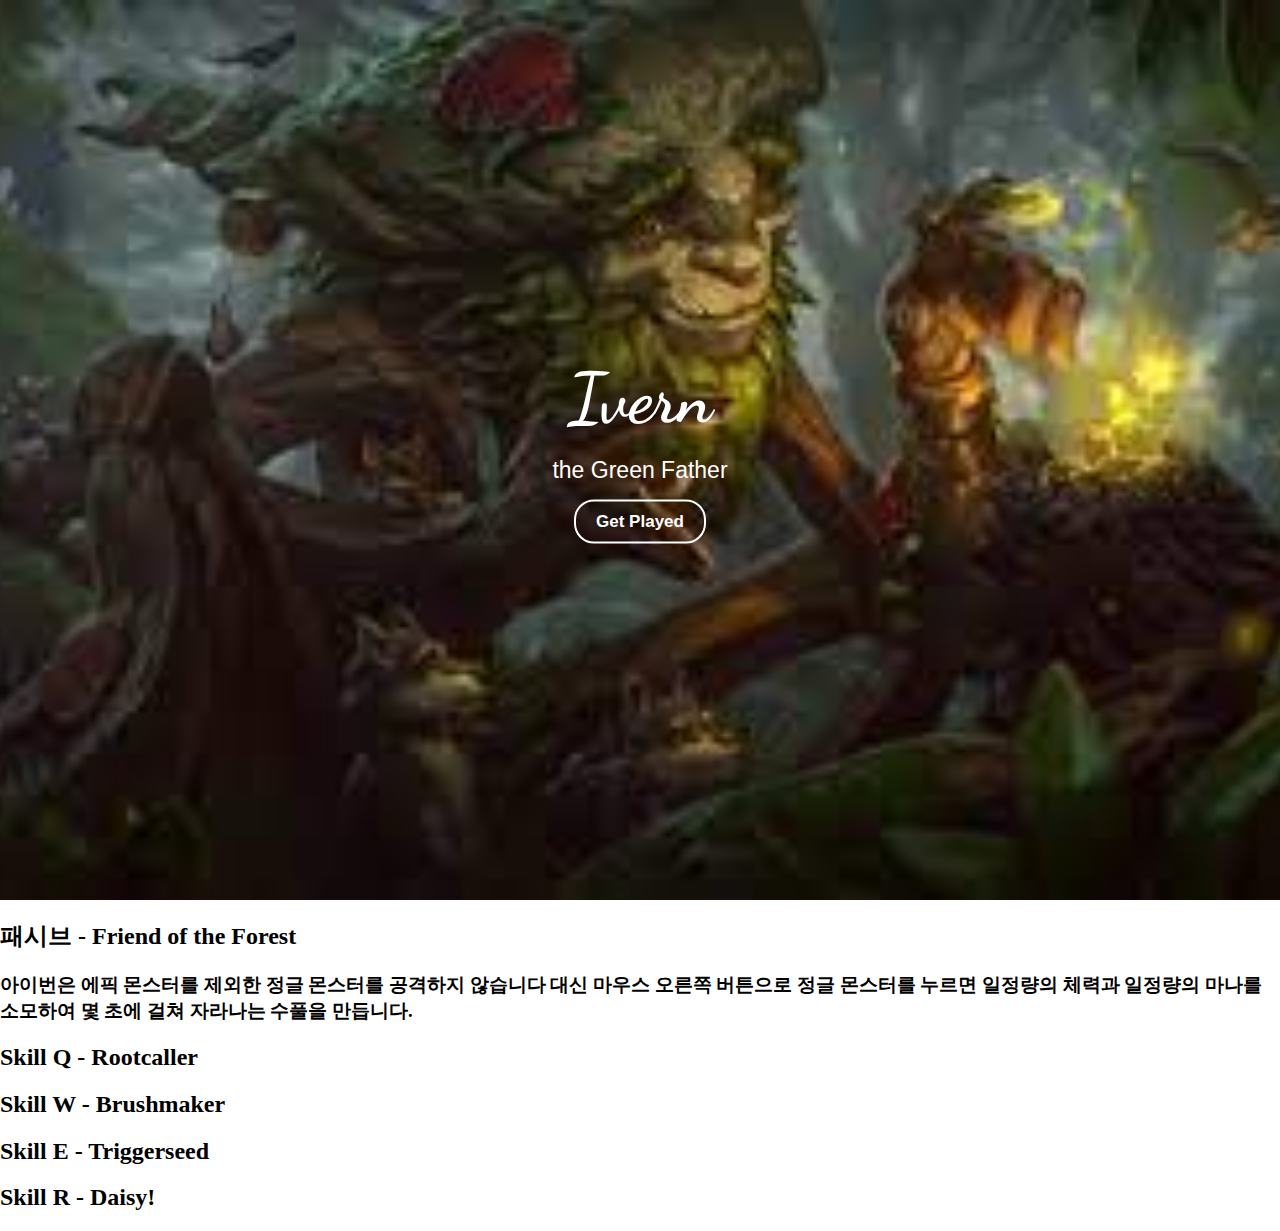
==== lol Ivern/practice.html @ 69d259b2 "Add lol Ivern" ====
<!DOCTYPE html>
<html>
    <head>
        <meta charset="utf-8">
        <title>Easy Full Screen Lading Page</title>
        <link href="https://fonts.googleapis.com/css2?family=Dancing+Script&display=swap" rel="stylesheet">
        <link href="practice.css" rel="stylesheet">
    </head>
    <body>
        <div id="main">
            <div id="contents">
                <h1>Ivern</h1>
                <p>the Green Father</p>
                <a href="#">Get Played</a>
            </div>
        </div>
    </body>
    <footer>
        <div id="skill">
            <div id="introduecing">
                <h2>패시브 - Friend of the Forest</h2>
                    <h3>아이번은 에픽 몬스터를 제외한 정글 몬스터를 공격하지 않습니다
                        대신 마우스 오른쪽 버튼으로 정글 몬스터를 누르면 일정량의 체력과 일정량의 마나를 소모하여
                        몇 초에 걸쳐 자라나는 수풀을 만듭니다.
                    </h3>
                <h2>Skill Q - Rootcaller</h2>
                <h2>Skill W - Brushmaker</h2>
                <h2>Skill E - Triggerseed</h2>
                <h2>Skill R - Daisy!</h2>
            </div>
        </div>
    </footer>
</html>
---- lol Ivern/practice.css ----
html, body {
    margin:0;
    padding: 0;
}

h1, p{
    margin: 0;
}

a{
    color: inherit;
    text-decoration: none;
}

#main{
    background: url([data-uri]) no-repeat;
    background-size: cover;
    background-position: top center;
    width: 100vw;
    height: 100vh;
    font-family: 'Questrial', sans-serif;
}

#contents{
    position: absolute;
    top: 50%;
    transform: translateY(-50%);
    width: 100%;
    color: white;
    text-align: center;
}

#contents h1{
    font-family: 'Dancing Script', cursive;
    font-size: 70px;
    margin-bottom: 16px;
}

#contents p{
    font-size: 23px;
    margin-bottom: 16px;
}

#contents a{
    display: inline-block;
    border: 2px solid white;
    border-radius: 20px;
    padding: 10px 20px;
    font-size: 17px;
    font-weight: bold;
}

#contents a:hover{
    background-color: lightgreen;
}

@media(max-width:769px){
    #contents h1{
        font-size: 50px;
    }
    
    #contents p{
        font-size: 20px;
    }

    #contents a{
        font-size: 14px;
    }
}

#contents h2{
    font-size: 20px;
}
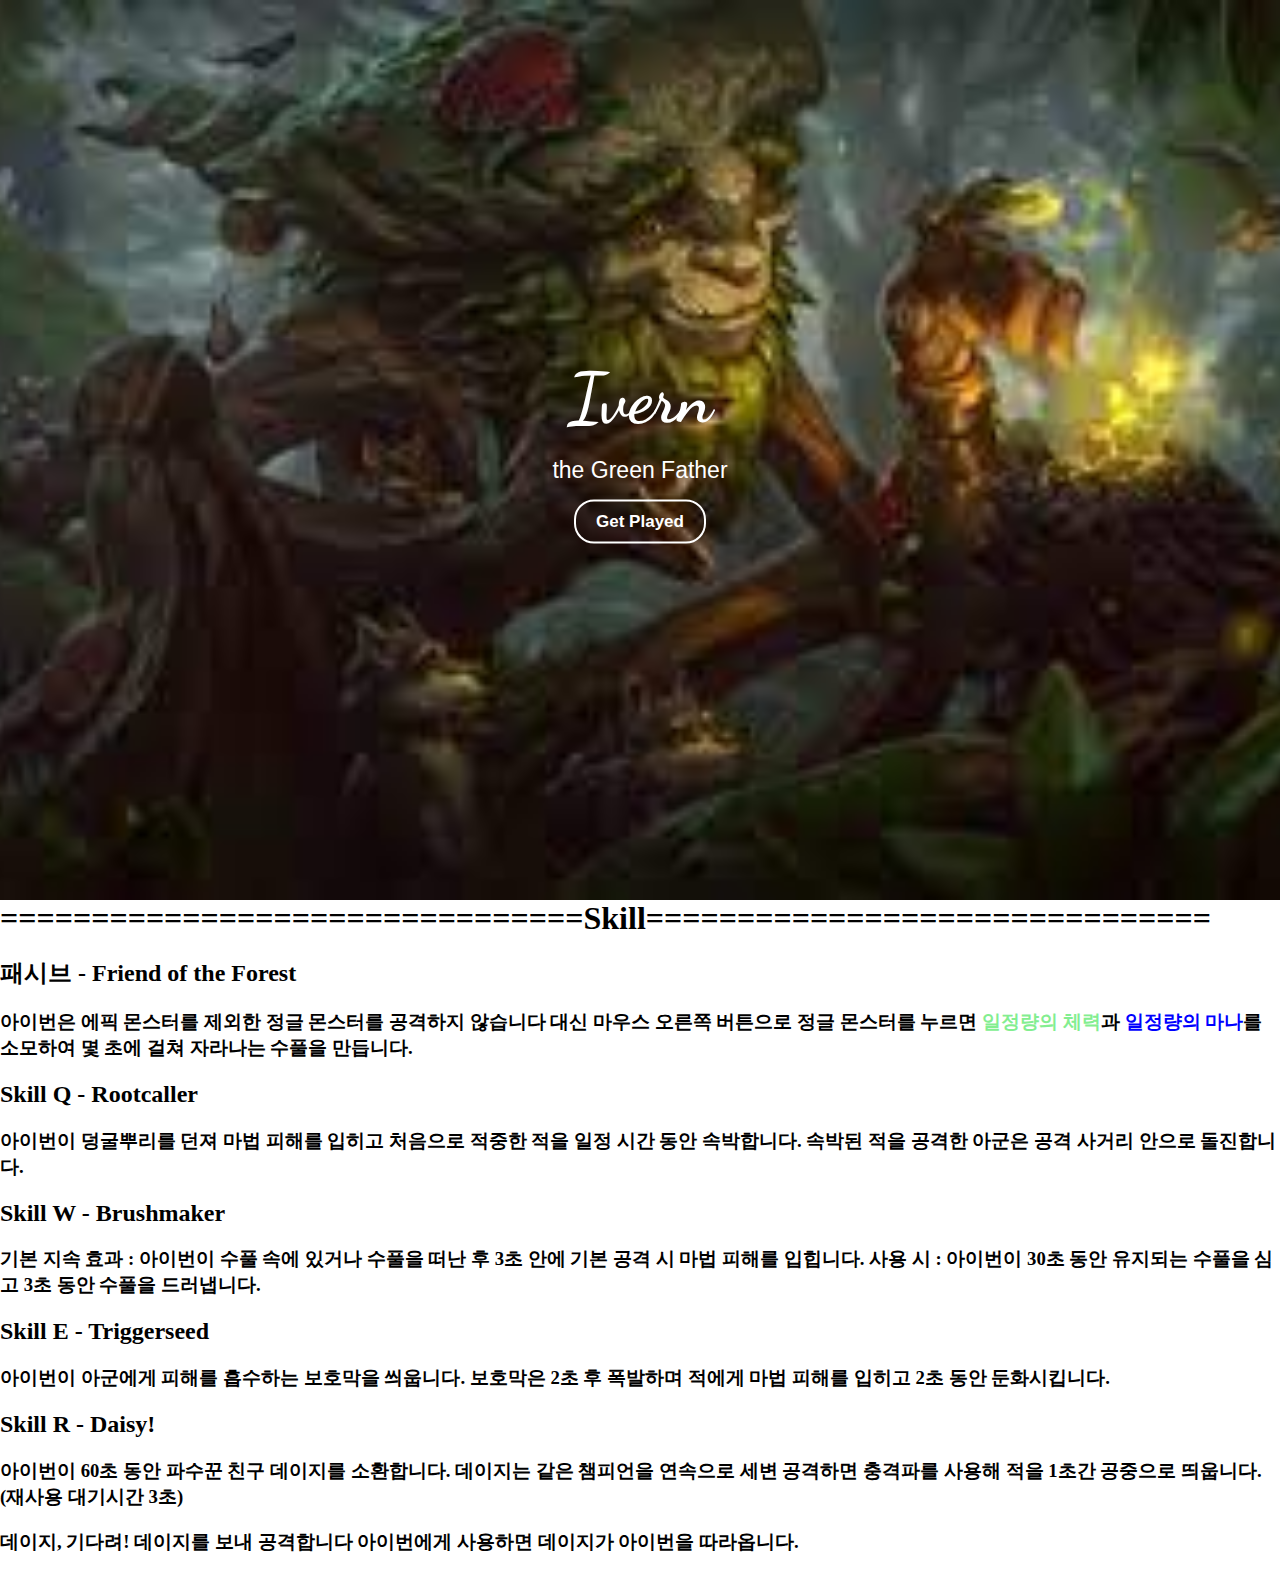
==== commit 3f59968a: "Fix lol Ivern Code 1" ====
--- a/lol Ivern/practice.html
+++ b/lol Ivern/practice.html
@@ -18,15 +18,33 @@
     <footer>
         <div id="skill">
             <div id="introduecing">
+                <h1>================================Skill===============================</h1>
                 <h2>패시브 - Friend of the Forest</h2>
                     <h3>아이번은 에픽 몬스터를 제외한 정글 몬스터를 공격하지 않습니다
-                        대신 마우스 오른쪽 버튼으로 정글 몬스터를 누르면 일정량의 체력과 일정량의 마나를 소모하여
+                        대신 마우스 오른쪽 버튼으로 정글 몬스터를 누르면 <span style="color: #83ee90;">일정량의 체력</span>과 <span style="color: blue;">일정량의 마나</span>를 소모하여
                         몇 초에 걸쳐 자라나는 수풀을 만듭니다.
                     </h3>
                 <h2>Skill Q - Rootcaller</h2>
+                    <h3>아이번이 덩굴뿌리를 던져 마법 피해를 입히고 처음으로 적중한
+                        적을 일정 시간 동안 속박합니다. 속박된 적을 공격한 아군은 공격
+                        사거리 안으로 돌진합니다.
+                    </h3>
                 <h2>Skill W - Brushmaker</h2>
+                    <h3>기본 지속 효과 : 아이번이 수풀 속에 있거나 수풀을 떠난 후 3초 안에 기본 공격 시 마법 피해를 입힙니다.
+                        사용 시 : 아이번이 30초 동안 유지되는 수풀을 심고 3초 동안 수풀을 드러냅니다.
+                    </h3>
                 <h2>Skill E - Triggerseed</h2>
+                    <h3>아이번이 아군에게 피해를 흡수하는 보호막을 씌웁니다. 보호막은 2초 후 폭발하며
+                        적에게 마법 피해를 입히고 2초 동안 둔화시킵니다.
+                    </h3>
                 <h2>Skill R - Daisy!</h2>
+                    <h3>
+                        아이번이 60초 동안 파수꾼 친구 데이지를 소환합니다. 데이지는 같은 챔피언을 연속으로 세변 공격하면
+                        충격파를 사용해 적을 1초간 공중으로 띄웁니다. (재사용 대기시간 3초)
+                        <h3>데이지, 기다려!
+                            데이지를 보내 공격합니다 아이번에게 사용하면 데이지가 아이번을 따라옵니다.
+                        </h3>
+                    </h3>
             </div>
         </div>
     </footer>
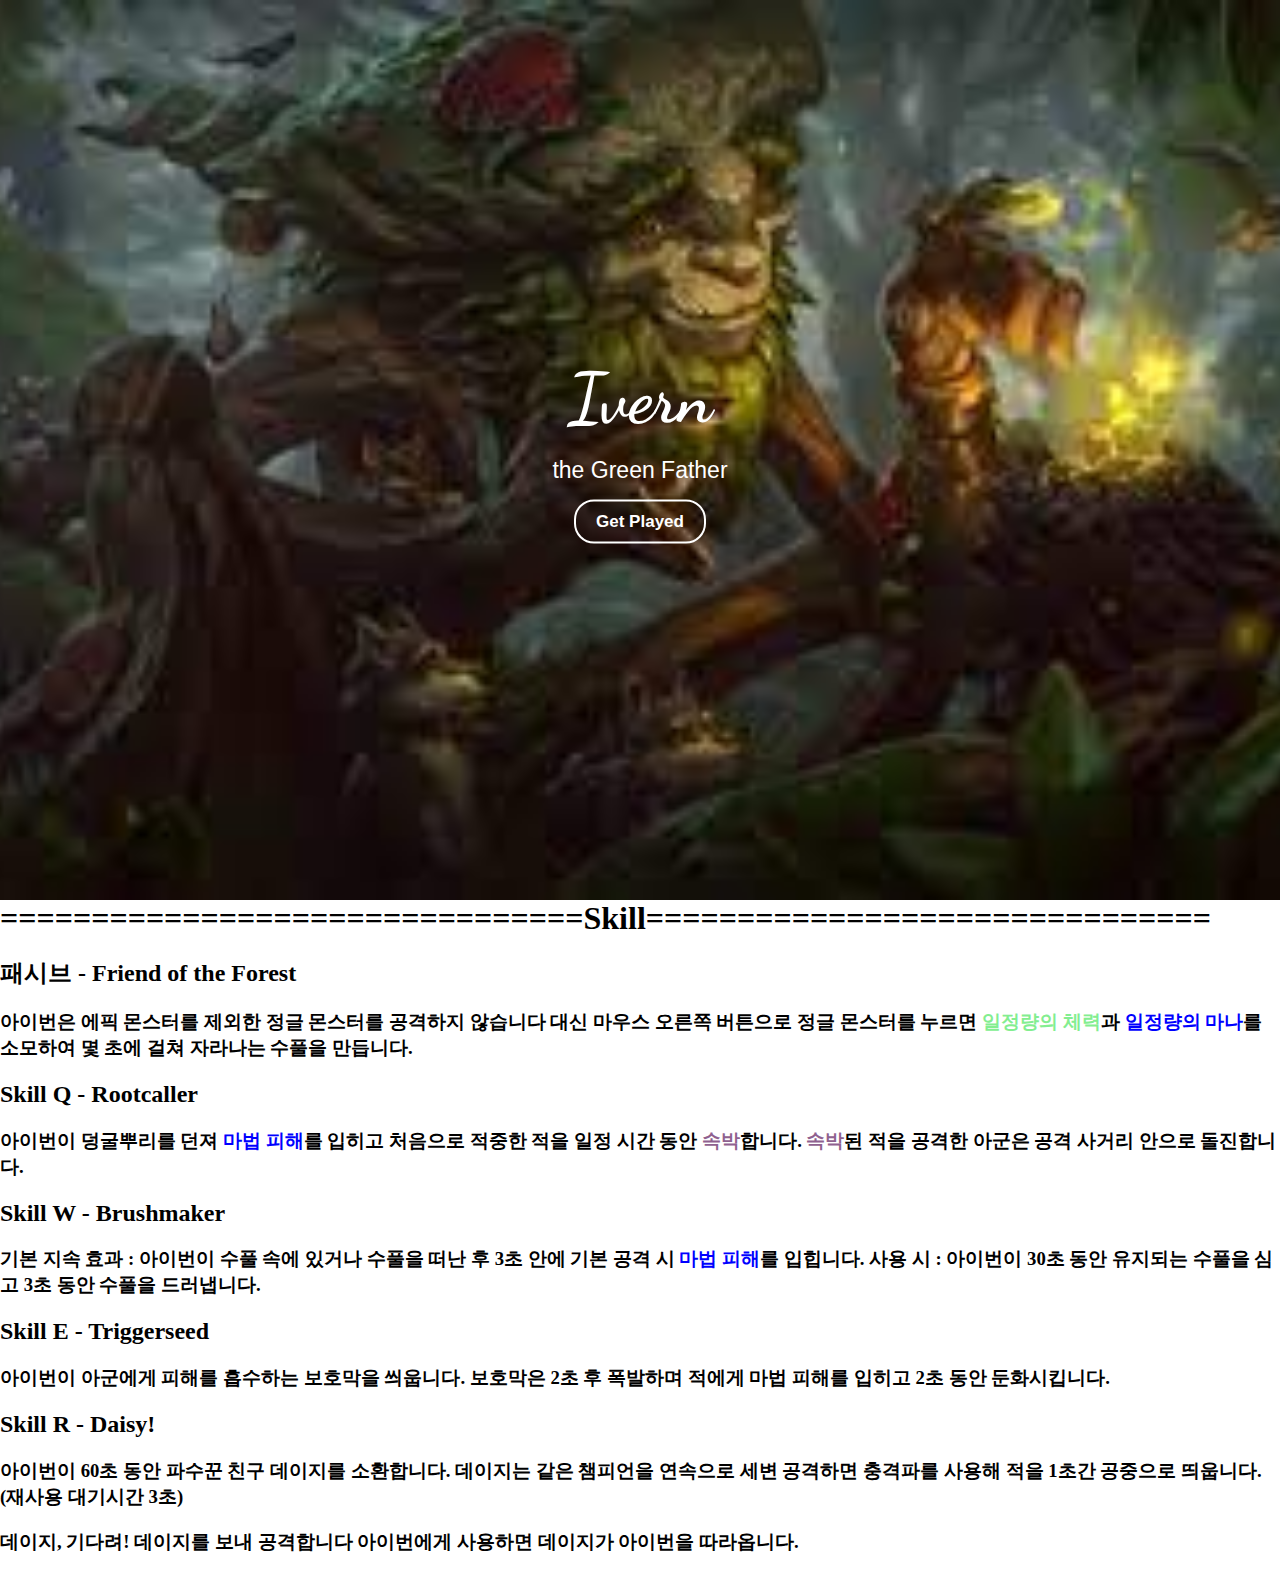
==== commit 3ddf8c60: "Fix lol Ivern  Code 2" ====
--- a/lol Ivern/practice.html
+++ b/lol Ivern/practice.html
@@ -25,12 +25,12 @@
                         몇 초에 걸쳐 자라나는 수풀을 만듭니다.
                     </h3>
                 <h2>Skill Q - Rootcaller</h2>
-                    <h3>아이번이 덩굴뿌리를 던져 마법 피해를 입히고 처음으로 적중한
-                        적을 일정 시간 동안 속박합니다. 속박된 적을 공격한 아군은 공격
+                    <h3>아이번이 덩굴뿌리를 던져 <span style="color: blue;">마법 피해</span>를 입히고 처음으로 적중한
+                        적을 일정 시간 동안 <span style="color: rgb(143, 97, 143);">속박</span>합니다. <span style="color: rgb(143, 97, 143);">속박</span>된 적을 공격한 아군은 공격
                         사거리 안으로 돌진합니다.
                     </h3>
                 <h2>Skill W - Brushmaker</h2>
-                    <h3>기본 지속 효과 : 아이번이 수풀 속에 있거나 수풀을 떠난 후 3초 안에 기본 공격 시 마법 피해를 입힙니다.
+                    <h3>기본 지속 효과 : 아이번이 수풀 속에 있거나 수풀을 떠난 후 3초 안에 기본 공격 시 <span style="color: blue;">마법 피해</span>를 입힙니다.
                         사용 시 : 아이번이 30초 동안 유지되는 수풀을 심고 3초 동안 수풀을 드러냅니다.
                     </h3>
                 <h2>Skill E - Triggerseed</h2>
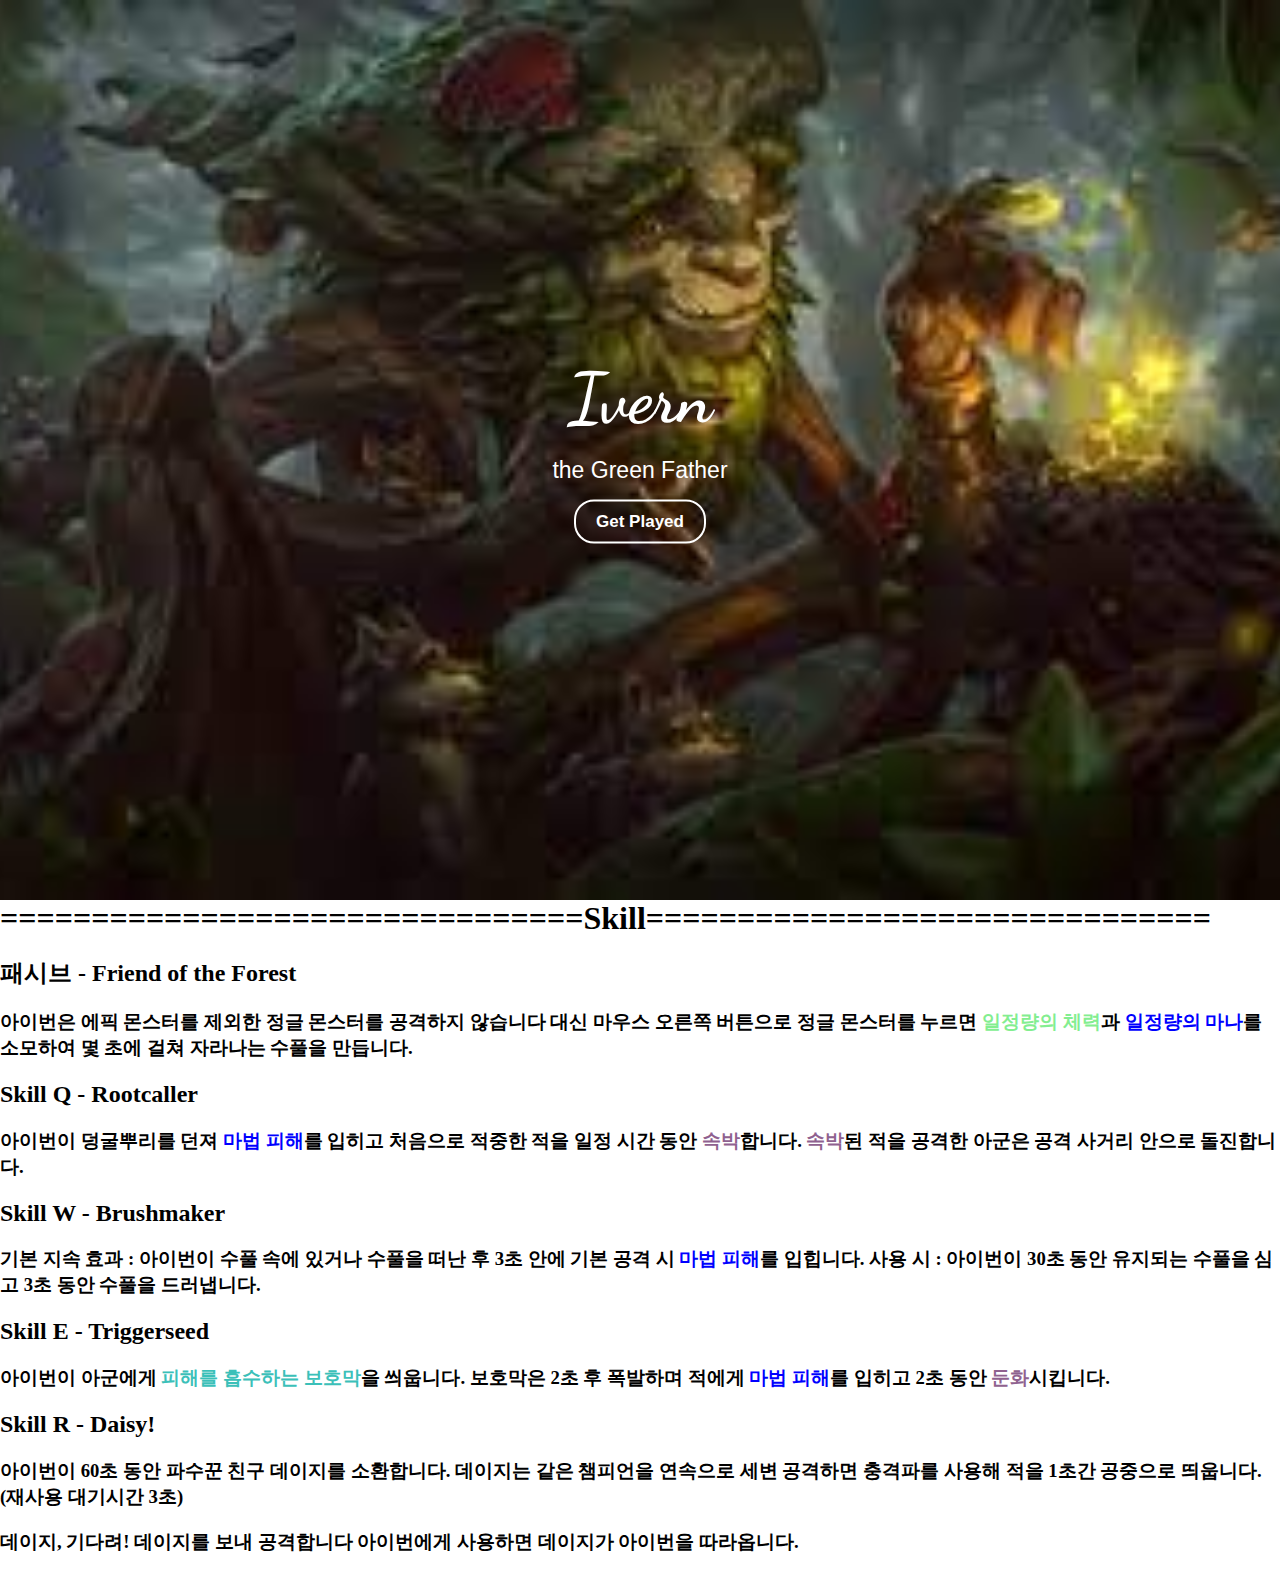
==== commit 4ed06db3: "Fix lol Ivern Code 3" ====
--- a/lol Ivern/practice.html
+++ b/lol Ivern/practice.html
@@ -16,6 +16,7 @@
         </div>
     </body>
     <footer>
+        <link href="https://fonts.googleapis.com/css2?family=Merriweather:wght@300&family=Space+Grotesk:wght@300&display=swap" rel="stylesheet">
         <div id="skill">
             <div id="introduecing">
                 <h1>================================Skill===============================</h1>
@@ -34,8 +35,8 @@
                         사용 시 : 아이번이 30초 동안 유지되는 수풀을 심고 3초 동안 수풀을 드러냅니다.
                     </h3>
                 <h2>Skill E - Triggerseed</h2>
-                    <h3>아이번이 아군에게 피해를 흡수하는 보호막을 씌웁니다. 보호막은 2초 후 폭발하며
-                        적에게 마법 피해를 입히고 2초 동안 둔화시킵니다.
+                    <h3>아이번이 아군에게 <span style="color: rgb(59, 192, 185);">피해를 흡수하는 보호막</span>을 씌웁니다. 보호막은 2초 후 폭발하며
+                        적에게 <span style="color: blue;">마법 피해</span>를 입히고 2초 동안 <span style="color: rgb(143, 97, 143);">둔화</span>시킵니다.
                     </h3>
                 <h2>Skill R - Daisy!</h2>
                     <h3>
--- a/lol Ivern/practice.css
+++ b/lol Ivern/practice.css
@@ -70,4 +70,10 @@
 
 #contents h2{
     font-size: 20px;
+    font-family: 'Space Grotesk', sans-serif;
+}
+
+#contents h3{
+    font-size: 10px;
+    font-family: 'Space Grotesk', sans-serif;
 }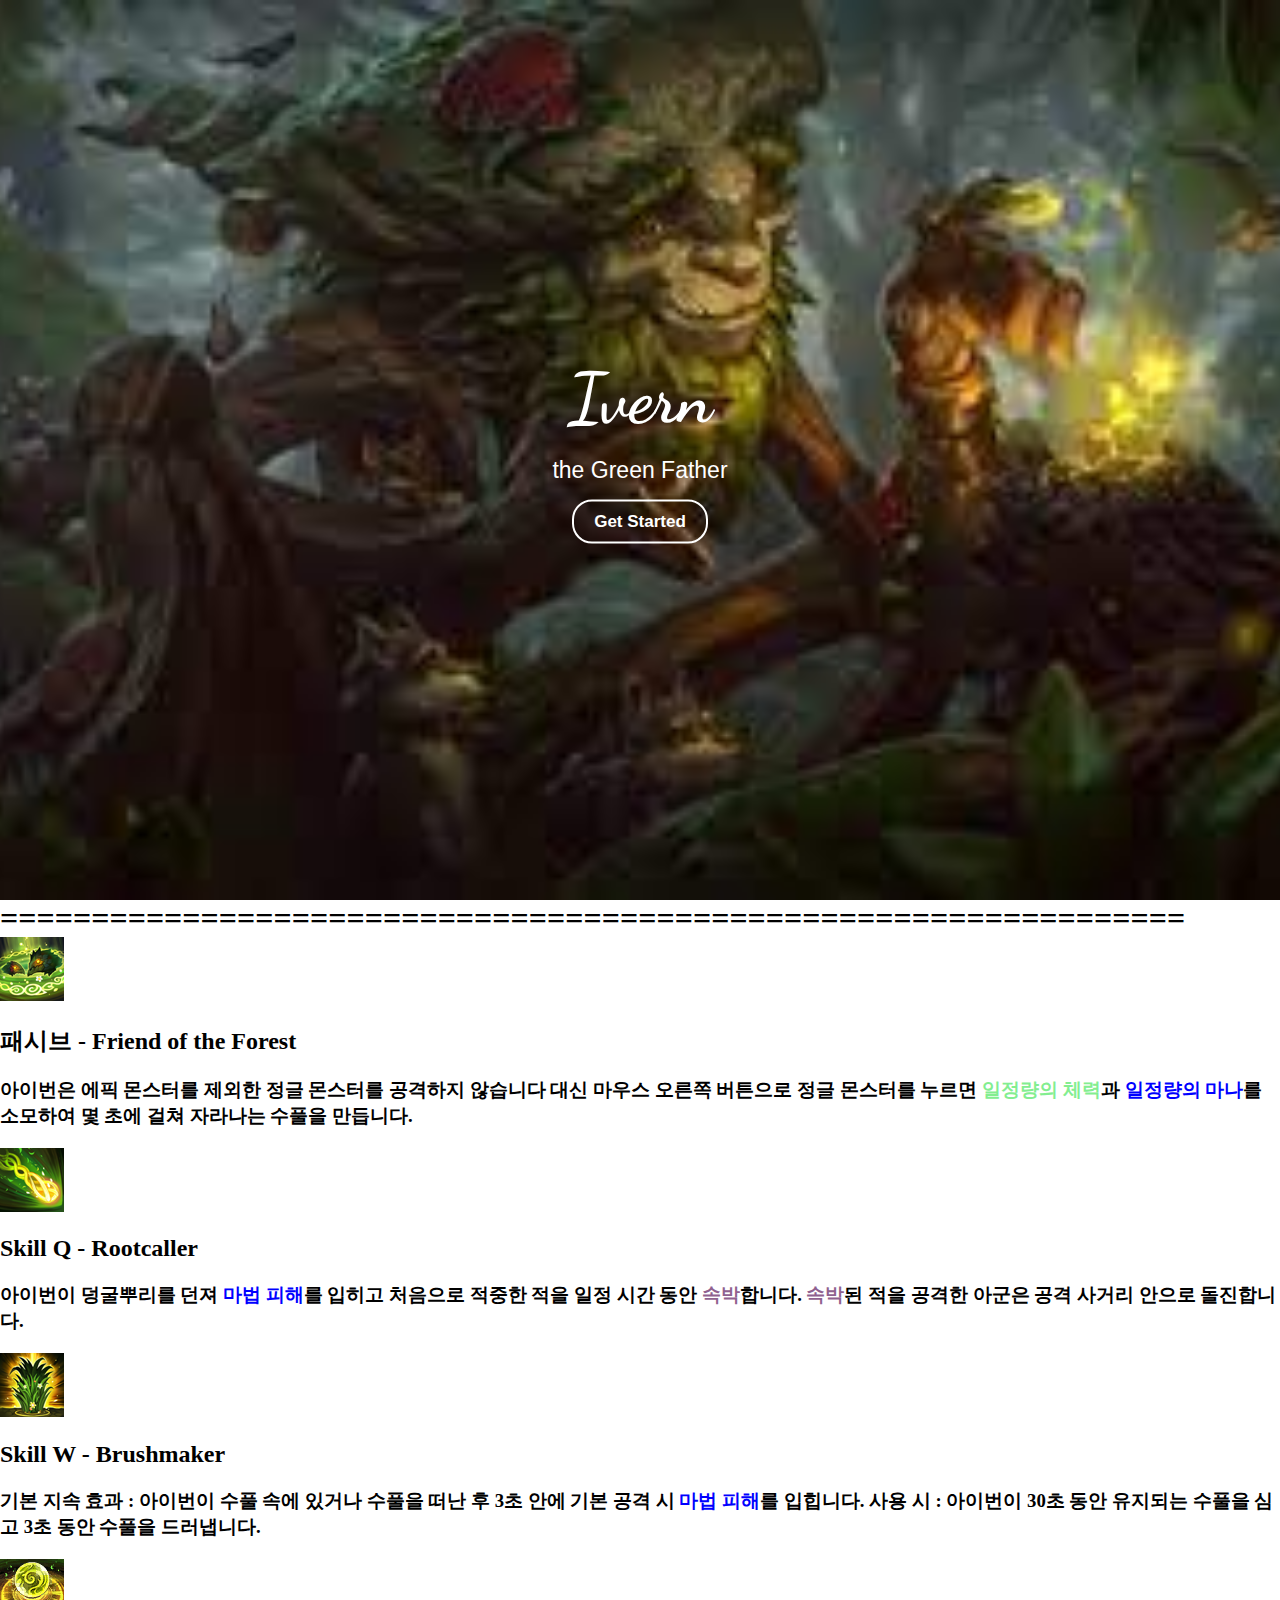
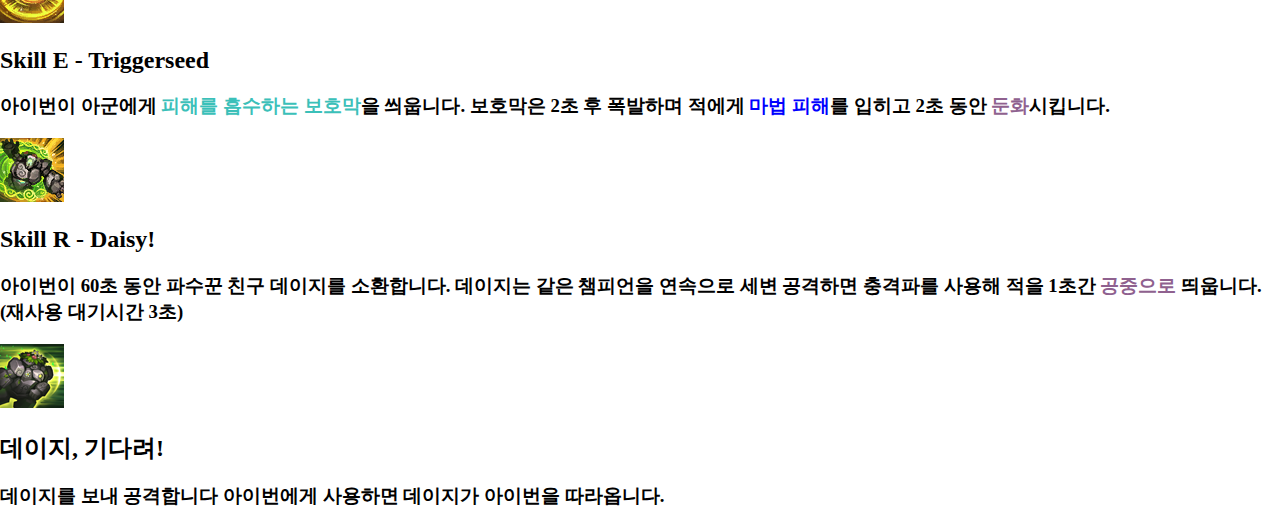
==== commit 33d80874: "Fix lol Ivern Code 4" ====
--- a/lol Ivern/practice.html
+++ b/lol Ivern/practice.html
@@ -11,41 +11,52 @@
             <div id="contents">
                 <h1>Ivern</h1>
                 <p>the Green Father</p>
-                <a href="#">Get Played</a>
+                <a href='https://www.google.com/'>Get Started</a>
             </div>
         </div>
     </body>
     <footer>
         <link href="https://fonts.googleapis.com/css2?family=Merriweather:wght@300&family=Space+Grotesk:wght@300&display=swap" rel="stylesheet">
+        <link href="practice.css" rel="stylesheet">
         <div id="skill">
             <div id="introduecing">
-                <h1>================================Skill===============================</h1>
+                <h1>=================================================================</h1>
+                <img src="Ivern p.png">
                 <h2>패시브 - Friend of the Forest</h2>
                     <h3>아이번은 에픽 몬스터를 제외한 정글 몬스터를 공격하지 않습니다
                         대신 마우스 오른쪽 버튼으로 정글 몬스터를 누르면 <span style="color: #83ee90;">일정량의 체력</span>과 <span style="color: blue;">일정량의 마나</span>를 소모하여
                         몇 초에 걸쳐 자라나는 수풀을 만듭니다.
                     </h3>
+                <img src="Ivern Q.png">
                 <h2>Skill Q - Rootcaller</h2>
                     <h3>아이번이 덩굴뿌리를 던져 <span style="color: blue;">마법 피해</span>를 입히고 처음으로 적중한
                         적을 일정 시간 동안 <span style="color: rgb(143, 97, 143);">속박</span>합니다. <span style="color: rgb(143, 97, 143);">속박</span>된 적을 공격한 아군은 공격
                         사거리 안으로 돌진합니다.
                     </h3>
+                <img src="Ivern W.png">
                 <h2>Skill W - Brushmaker</h2>
                     <h3>기본 지속 효과 : 아이번이 수풀 속에 있거나 수풀을 떠난 후 3초 안에 기본 공격 시 <span style="color: blue;">마법 피해</span>를 입힙니다.
                         사용 시 : 아이번이 30초 동안 유지되는 수풀을 심고 3초 동안 수풀을 드러냅니다.
                     </h3>
+                <img src="Ivern E.png">
                 <h2>Skill E - Triggerseed</h2>
                     <h3>아이번이 아군에게 <span style="color: rgb(59, 192, 185);">피해를 흡수하는 보호막</span>을 씌웁니다. 보호막은 2초 후 폭발하며
                         적에게 <span style="color: blue;">마법 피해</span>를 입히고 2초 동안 <span style="color: rgb(143, 97, 143);">둔화</span>시킵니다.
                     </h3>
+                <img src="Ivern R.png">
                 <h2>Skill R - Daisy!</h2>
                     <h3>
                         아이번이 60초 동안 파수꾼 친구 데이지를 소환합니다. 데이지는 같은 챔피언을 연속으로 세변 공격하면
-                        충격파를 사용해 적을 1초간 공중으로 띄웁니다. (재사용 대기시간 3초)
-                        <h3>데이지, 기다려!
+                        충격파를 사용해 적을 1초간 <span style="color: rgb(143, 97, 143);">공중으로</span> 띄웁니다. (재사용 대기시간 3초)
+                    </h3>
+                    <img src="Ivern R2.png">
+                        <h2>
+                        데이지, 기다려!
+                        </h2>
+                        <h3>
                             데이지를 보내 공격합니다 아이번에게 사용하면 데이지가 아이번을 따라옵니다.
                         </h3>
-                    </h3>
+                        
             </div>
         </div>
     </footer>
--- a/lol Ivern/practice.css
+++ b/lol Ivern/practice.css
@@ -70,10 +70,8 @@
 
 #contents h2{
     font-size: 20px;
-    font-family: 'Space Grotesk', sans-serif;
 }
 
 #contents h3{
     font-size: 10px;
-    font-family: 'Space Grotesk', sans-serif;
 }--- a/lol Ivern/practice.css
+++ b/lol Ivern/practice.css
@@ -70,10 +70,8 @@
 
 #contents h2{
     font-size: 20px;
-    font-family: 'Space Grotesk', sans-serif;
 }
 
 #contents h3{
     font-size: 10px;
-    font-family: 'Space Grotesk', sans-serif;
 }